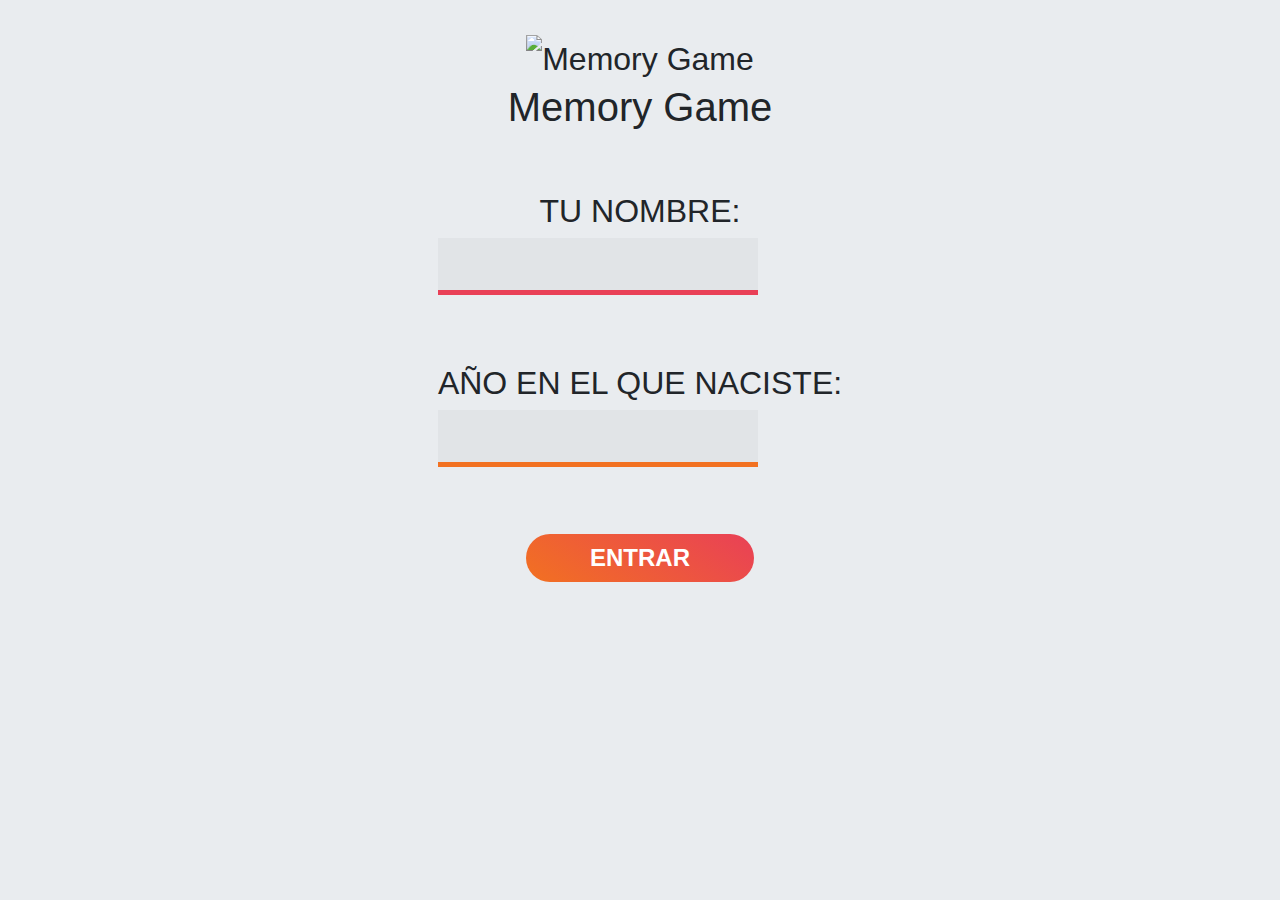
==== index.html @ 4ce09fbe "Prueba" ====
<!DOCTYPE html>
<html lang="es">
  <head>
    <meta charset="UTF-8" />
    <meta name="viewport" content="width=device-width, initial-scale=1.0, shrink-to-fit=no" />
    <meta http-equiv="X-UA-Compatible" content="ie=edge"/>
    <title>Memory Game</title>
    <link rel="shortcut icon" href="https://img.icons8.com/color/48/000000/mario.png" type="image/x-icon">

    <link rel="stylesheet" href="https://stackpath.bootstrapcdn.com/bootstrap/4.3.1/css/bootstrap.min.css" integrity="sha384-ggOyR0iXCbMQv3Xipma34MD+dH/1fQ784/j6cY/iJTQUOhcWr7x9JvoRxT2MZw1T" crossorigin="anonymous"/>
    
    <link rel="stylesheet" href="css/main.css">
  </head>

  <body class="cambio">
    <div class="container">
        <div class="row">
            <div class="col-12">
              <div class="text-center">
                <div class="espacio">
                  <img src="https://img.icons8.com/color/48/000000/mario.png" alt="Memory Game">
                  <h1><p class="jumbotron-heading mb-2">Memory Game</p></h1>
                </div>

                <div class="flex">
                  <div id="bienvenida" class="mensaje"></div>
                  <form id="formulario">
                    <label> Tu nombre: <input type="text" id="nombre" value="" /> </label>
                    
                    <label>
                      Año en el que naciste: <input type="text" id="fecha" value="" maxlength="4" />
                    </label>

                    <button id="boton" type="submit">Entrar</button>
                  </form>
                </div>
              </div>
            </div>
        </div>
    </div>
    
    <script src="https://code.jquery.com/jquery-3.3.1.slim.min.js" integrity="sha384-q8i/X+965DzO0rT7abK41JStQIAqVgRVzpbzo5smXKp4YfRvH+8abtTE1Pi6jizo" crossorigin="anonymous"></script>
    <script src="https://cdnjs.cloudflare.com/ajax/libs/popper.js/1.14.7/umd/popper.min.js" integrity="sha384-UO2eT0CpHqdSJQ6hJty5KVphtPhzWj9WO1clHTMGa3JDZwrnQq4sF86dIHNDz0W1" crossorigin="anonymous"></script>
    <script src="https://stackpath.bootstrapcdn.com/bootstrap/4.3.1/js/bootstrap.min.js" integrity="sha384-JjSmVgyd0p3pXB1rRibZUAYoIIy6OrQ6VrjIEaFf/nJGzIxFDsf4x0xIM+B07jRM" crossorigin="anonymous"></script>
    
    <script src="js/inicio.js"></script>
  </body>
</html>
---- css/main.css ----
:root {
  --bg: #e9ecef;
  --font: "Archivo", sans-serif;
  --font-display: "Archivo Narrow", sans-serif;
  --hotpink: #e94057;
  --orange: #f27121;
  --gradient: linear-gradient(35deg, var(--orange), var(--hotpink));
  --grande: 300;
}
*{
  box-sizing: border-box;
}
body {
  margin: auto;
  min-height: 100vh;
  background: var(--bg);
  font-family: var(--font);
  font-size: 2rem;
  display: flex;
  flex-direction: column;
  position: relative;
}
/* //////////////////////////// Iniciar Mensaje ////////////////////////// */
.espacio {
  padding: 2rem 2rem 3rem;
}
.jumbotron-heading {
  font-weight: var(--grande);
}

.cambia {
  background-color: #45B587 !important;
  transition: .3s cubic-bezier(.37,.61,.12,.95),color 1ms;
}

  .flex {
    display: flex;
    flex-direction: column;
    justify-content: center;
    align-items: center;
  }
  label {
    display: block;
    margin-bottom: 4rem;
    text-transform: uppercase;
  }
  input {
    display: block;
    min-width: 20rem;
    margin-top: 0.2rem;
    background: rgba(0, 0, 0, 0.03);
    padding: 0.5rem 0.1rem;
    border: 0;
    border-bottom: 5px solid var(--hotpink);
    font-size: 1.5rem;
    color: var(--hotpink);
  }
  input:focus {
    outline: 0;
    background: rgba(0, 0, 0, 0.06);
  }
  label:nth-of-type(even) input {
    border-bottom-color: var(--orange);
    color: var(--orange);
  }
  button {
    cursor: pointer;
    border: 0;
    background-image: var(--gradient);
    padding: 0.75rem 4rem;
    border-radius: 5rem;
    color: white;
    font-weight: 600;
    text-transform: uppercase;
    font-size: 1.5rem;
    line-height: 1;
    transition: 0.3s;
  }
  button:hover,
  button:focus {
    opacity: 0.9;
    outline: 0;
  }
  .mensaje {
    background-image: var(--gradient);
    margin-bottom: 2rem;
    color: white;
    padding: 1rem 3rem;
    border-radius: 10px;
    font-size: 1.5rem;
  }
  .mensaje:empty {
    display: none;
  }
  .mensaje p {
    margin: 1em 0;
  }
/* ////////////////////////// End mensaje //////////////////////////// */
.bienvenida {
  display: none;
  position: absolute;
  top: 0;
  bottom: 0;
  left: 0;
  right: 0;
  background: white;
  flex-direction: column;
  align-items: center;
  justify-content: center;
  text-align: center;
  z-index: 1;
}
.bienvenida.visible{
  display: flex;
}
.bienvenida h1 {
  font-family: var(--font-display);
  text-transform: uppercase;
  font-size: 5rem;
  margin-top: 0;
}
.bienvenida-botones {
  display: flex;
}
.bienvenida button {
  padding: 1rem 3rem;
  margin: 0 1rem;
  min-width: 20rem;
}
.cabecera {
  padding: 0.5rem 2rem;
  background: white;
  box-shadow: 1px 1px 5px rgba(0, 0, 0, 0.05);
  display: flex;
  justify-content: space-between;
  align-items: baseline;
}
.cabecera-titulo {
  font-family: var(--font-display);
  font-weight: 600;
  font-size: 0.8rem;
  text-transform: uppercase;
  line-height: 1;
  margin: 0;
  color: rgba(0, 0, 0, 0.4);
}
.cabecera-num {
  font-family: var(--font-display);
  color: var(--hotpink);
  font-weight: 400;
  font-size: 3.5rem;
  line-height: 0.9;
}
.contadores {
  display: flex;
}
.contador-item {
  margin-right: 2rem;
}
main {
  flex-grow: 1;
  display: flex;
  justify-content: center;
  position: relative;
}
.mesa {
  display: flex;
  flex-wrap: wrap;
  align-items: center;
  align-content: center;
  max-width: 56rem;
  margin: auto;
}
.tarjeta {
  width: 6rem;
  height: 6rem;
  margin: 0.5rem;
  border-radius: 0.3em;
  background-image: var(--gradient);
  box-shadow: 1px 1px 3px rgba(0, 0, 0, 0.25), 4px 4px 10px rgba(0, 0, 0, 0.2);
  position: relative;
  transition: 0.3s;
  cursor: pointer;
  backface-visibility: hidden;
  transform-style: preserve-3d;
}
.tarjeta__contenido {
  position: absolute;
  left: 0;
  right: 0;
  top: 0;
  bottom: 0;
  transform: rotateY(-180deg);
  backface-visibility: hidden;
  background-color: white;
  box-shadow: 1px 1px 3px rgba(0, 0, 0, 0.25), 4px 4px 10px rgba(0, 0, 0, 0.2);
  border-radius: 0.3em;
  display: flex;
  justify-content: center;
  align-items: center;
  font-size: 2.5rem;
  padding-top: 0.4rem;
}
.tarjeta__contenido::selection {
  background: transparent;
}
.tarjeta.descubierta {
  transform: rotateY(-180deg);
}
@keyframes error {
  10%,
  90% {
    transform: rotateY(-180deg) translateX(-1px);
  }
  20%,
  80% {
    transform: rotateY(-180deg) translateX(2px);
  }
  30%,
  50%,
  70% {
    transform: rotateY(-180deg) translateX(-4px);
  }
  40%,
  60% {
    transform: rotateY(-180deg) translateX(4px);
  }
}
@keyframes acierto {
  from {
    transform: rotateY(-180deg) scale3d(1, 1, 1);
    opacity: 1;
  }
  25% {
    transform: rotateY(-180deg) scale3d(1.1, 1.1, 1.1);
    opacity: 1;
  }
  to {
    transform: rotateY(-180deg) scale3d(1, 1, 1);
    opacity: 0;
  }
}
.acertada {
  pointer-events: none;
}
.acertada .tarjeta__contenido {
  animation: acierto 1.3s ease-in-out forwards;
}
.error {
  animation: error 0.82s cubic-bezier(0.36, 0.07, 0.19, 0.97) both;
}
.sube-nivel,
.game-over,
.end-game {
  display: none;
  position: absolute;
  top: 0;
  bottom: 0;
  left: 0;
  right: 0;
  background-image: var(--gradient);
}
.sube-nivel.visible,
.game-over.visible,
.end-game.visible{
  display: flex;
}
.modal {
  background: white;
  padding: 3rem 3rem 1rem;
  margin: auto;
  text-align: center;
  display: flex;
  flex-direction: column;
  align-items: center;
  justify-content: space-between;
  border-radius: 10px;
  box-shadow: 1px 1px 3px rgba(0, 0, 0, 0.25), 4px 4px 10px rgba(0, 0, 0, 0.2);
}
.modal h2 {
  color: var(--orange);
  font-family: var(--font-display);
  margin: 0;
}
.modal p {
  font-size: 1.5rem;
}
.modal button {
  margin: 3rem 0;
}
button {
  cursor: pointer;
  border: 0;
  background-image: var(--gradient);
  padding: 0.75rem 4rem;
  border-radius: 5rem;
  color: white;
  font-family: var(--font-display);
  font-weight: 600;
  text-transform: uppercase;
  font-size: 1.5rem;
  line-height: 1;
  transition: 0.3s;
}
button:hover,
button:focus {
  opacity: 0.9;
  outline: 0;
}
.modal .reiniciar {
  color: var(--hotpink);
  background: transparent;
  border: 0;
  text-transform: capitalize;
  font-family: var(--font);
  font-size: 1rem;
  margin: 0;
}
.sonido{
  display: none;
}
.cronometro-oculto{
  display: none;
}
.control-nivel{
  position: absolute;
  font-size: .8rem;
  top: 2.9rem;
  right: .5rem;
  padding: 0;
  width: 1.1rem;
  height: 1.1rem;
  line-height: .68rem;
  display: flex;
  justify-content: center;
  background: var(--hotpink);
}
.control-oculto{
  display: none;
}
.selecciona-nivel{
  background-color: var(--hotpink);
  position: fixed;
  width: 250px;
  right: 0;
  top: 0;
  bottom: 0;
  transform: translateX(250px);
  transition: transform .3s;
  padding: 1rem 2rem;
}

.selecciona-nivel.visible{
  transform: translateX(0);
}
.selecciona-nivel button{
  background: transparent;
  padding: 0;
}
.selecciona-nivel ul{
  list-style: none;
  padding-left: 0;
}
.selecciona-nivel li{
  margin-bottom: 1rem;
  text-align: center;
}
.cierra-niveles{
  position: absolute;
  top: 0.5rem;
  right: 1rem;
  font-size: 2rem;
  font-family: sans-serif;
  font-weight: 300;
}
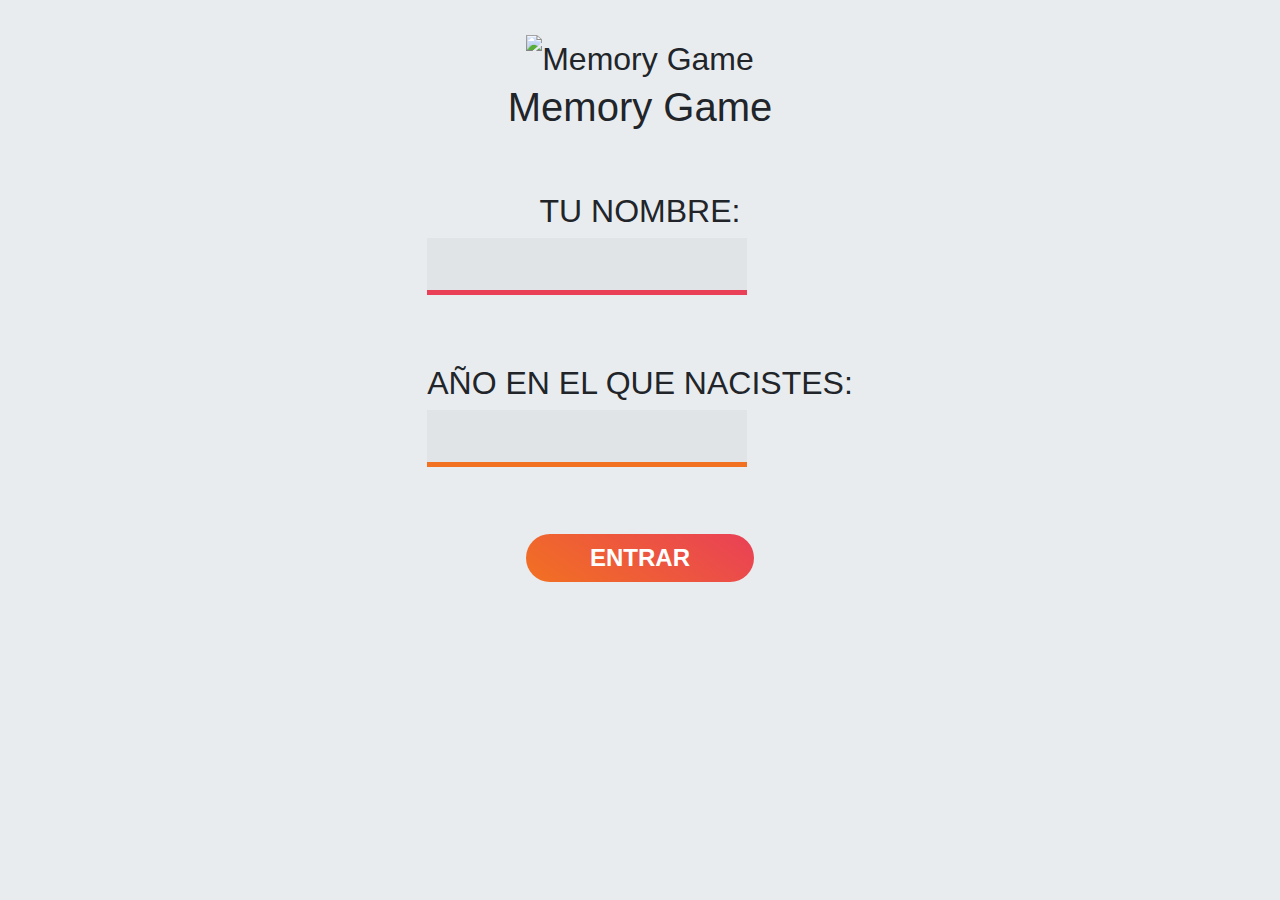
==== commit 5fefa305: "Juego Completo de Curso" ====
--- a/index.html
+++ b/index.html
@@ -1,48 +1,52 @@
 <!DOCTYPE html>
 <html lang="es">
-  <head>
+
+<head>
     <meta charset="UTF-8" />
     <meta name="viewport" content="width=device-width, initial-scale=1.0, shrink-to-fit=no" />
-    <meta http-equiv="X-UA-Compatible" content="ie=edge"/>
+    <meta http-equiv="X-UA-Compatible" content="ie=edge" />
     <title>Memory Game</title>
     <link rel="shortcut icon" href="https://img.icons8.com/color/48/000000/mario.png" type="image/x-icon">
 
-    <link rel="stylesheet" href="https://stackpath.bootstrapcdn.com/bootstrap/4.3.1/css/bootstrap.min.css" integrity="sha384-ggOyR0iXCbMQv3Xipma34MD+dH/1fQ784/j6cY/iJTQUOhcWr7x9JvoRxT2MZw1T" crossorigin="anonymous"/>
-    
+    <link rel="stylesheet" href="https://stackpath.bootstrapcdn.com/bootstrap/4.3.1/css/bootstrap.min.css" integrity="sha384-ggOyR0iXCbMQv3Xipma34MD+dH/1fQ784/j6cY/iJTQUOhcWr7x9JvoRxT2MZw1T" crossorigin="anonymous" />
+
     <link rel="stylesheet" href="css/main.css">
-  </head>
+</head>
 
-  <body class="cambio">
+<body class="cambio">
     <div class="container">
         <div class="row">
             <div class="col-12">
-              <div class="text-center">
-                <div class="espacio">
-                  <img src="https://img.icons8.com/color/48/000000/mario.png" alt="Memory Game">
-                  <h1><p class="jumbotron-heading mb-2">Memory Game</p></h1>
+                <div class="text-center">
+                    <div class="espacio">
+                        <img src="https://img.icons8.com/color/48/000000/mario.png" alt="Memory Game">
+                        <h1>
+                            <p class="jumbotron-heading mb-2">Memory Game</p>
+                        </h1>
+                    </div>
+
+                    <div class="flex">
+                        <div id="bienvenida" class="mensaje"></div>
+                        <form id="formulario">
+                            <label> Tu nombre: <input type="text" id="nombre" value="" /> </label>
+
+                            <label>
+                Año en el que nacistes: <input type="text" id="fecha" value="" maxlength="4" />
+              </label>
+
+                            <button id="boton" type="submit">Entrar</button>
+                        </form>
+                    </div>
                 </div>
-
-                <div class="flex">
-                  <div id="bienvenida" class="mensaje"></div>
-                  <form id="formulario">
-                    <label> Tu nombre: <input type="text" id="nombre" value="" /> </label>
-                    
-                    <label>
-                      Año en el que naciste: <input type="text" id="fecha" value="" maxlength="4" />
-                    </label>
-
-                    <button id="boton" type="submit">Entrar</button>
-                  </form>
-                </div>
-              </div>
             </div>
         </div>
     </div>
-    
+
     <script src="https://code.jquery.com/jquery-3.3.1.slim.min.js" integrity="sha384-q8i/X+965DzO0rT7abK41JStQIAqVgRVzpbzo5smXKp4YfRvH+8abtTE1Pi6jizo" crossorigin="anonymous"></script>
     <script src="https://cdnjs.cloudflare.com/ajax/libs/popper.js/1.14.7/umd/popper.min.js" integrity="sha384-UO2eT0CpHqdSJQ6hJty5KVphtPhzWj9WO1clHTMGa3JDZwrnQq4sF86dIHNDz0W1" crossorigin="anonymous"></script>
     <script src="https://stackpath.bootstrapcdn.com/bootstrap/4.3.1/js/bootstrap.min.js" integrity="sha384-JjSmVgyd0p3pXB1rRibZUAYoIIy6OrQ6VrjIEaFf/nJGzIxFDsf4x0xIM+B07jRM" crossorigin="anonymous"></script>
-    
+
     <script src="js/inicio.js"></script>
-  </body>
+</body>
+
 </html>--- a/css/main.css
+++ b/css/main.css
@@ -1,50 +1,60 @@
 :root {
-  --bg: #e9ecef;
-  --font: "Archivo", sans-serif;
-  --font-display: "Archivo Narrow", sans-serif;
-  --hotpink: #e94057;
-  --orange: #f27121;
-  --gradient: linear-gradient(35deg, var(--orange), var(--hotpink));
-  --grande: 300;
-}
-*{
-  box-sizing: border-box;
-}
+    --bg: #e9ecef;
+    /* --font: "Archivo", sans-serif;
+  --font-display: "Archivo Narrow", sans-serif; */
+    --font: 'Quicksand', sans-serif;
+    --font-display: 'Quicksand', sans-serif;
+    --hotpink: #e94057;
+    --orange: #f27121;
+    --gradient: linear-gradient(35deg, var(--orange), var(--hotpink));
+    --grande: 300;
+}
+
+* {
+    box-sizing: border-box;
+}
+
 body {
-  margin: auto;
-  min-height: 100vh;
-  background: var(--bg);
-  font-family: var(--font);
-  font-size: 2rem;
-  display: flex;
-  flex-direction: column;
-  position: relative;
-}
+    margin: auto;
+    min-height: 100vh;
+    background: var(--bg);
+    font-family: var(--font);
+    font-size: 2rem;
+    display: flex;
+    flex-direction: column;
+    position: relative;
+}
+
+
 /* //////////////////////////// Iniciar Mensaje ////////////////////////// */
+
 .espacio {
-  padding: 2rem 2rem 3rem;
-}
+    padding: 2rem 2rem 3rem;
+}
+
 .jumbotron-heading {
-  font-weight: var(--grande);
+    font-weight: var(--grande);
 }
 
 .cambia {
-  background-color: #45B587 !important;
-  transition: .3s cubic-bezier(.37,.61,.12,.95),color 1ms;
-}
-
-  .flex {
+    background-color: #45B587 !important;
+    transition: .3s cubic-bezier(.37, .61, .12, .95), color 1ms;
+}
+
+.flex {
     display: flex;
     flex-direction: column;
     justify-content: center;
     align-items: center;
-  }
-  label {
+}
+
+label {
     display: block;
     margin-bottom: 4rem;
     text-transform: uppercase;
-  }
-  input {
+}
+
+input {
     display: block;
     min-width: 20rem;
     margin-top: 0.2rem;
@@ -54,16 +64,19 @@
     border-bottom: 5px solid var(--hotpink);
     font-size: 1.5rem;
     color: var(--hotpink);
-  }
-  input:focus {
+}
+
+input:focus {
     outline: 0;
     background: rgba(0, 0, 0, 0.06);
-  }
-  label:nth-of-type(even) input {
+}
+
+label:nth-of-type(even) input {
     border-bottom-color: var(--orange);
     color: var(--orange);
-  }
-  button {
+}
+
+button {
     cursor: pointer;
     border: 0;
     background-image: var(--gradient);
@@ -75,301 +88,346 @@
     font-size: 1.5rem;
     line-height: 1;
     transition: 0.3s;
-  }
-  button:hover,
-  button:focus {
+}
+
+button:hover,
+button:focus {
     opacity: 0.9;
     outline: 0;
-  }
-  .mensaje {
+}
+
+.mensaje {
     background-image: var(--gradient);
     margin-bottom: 2rem;
     color: white;
     padding: 1rem 3rem;
     border-radius: 10px;
     font-size: 1.5rem;
-  }
-  .mensaje:empty {
-    display: none;
-  }
-  .mensaje p {
+}
+
+.mensaje:empty {
+    display: none;
+}
+
+.mensaje p {
     margin: 1em 0;
-  }
+}
+
+
 /* ////////////////////////// End mensaje //////////////////////////// */
+
 .bienvenida {
-  display: none;
-  position: absolute;
-  top: 0;
-  bottom: 0;
-  left: 0;
-  right: 0;
-  background: white;
-  flex-direction: column;
-  align-items: center;
-  justify-content: center;
-  text-align: center;
-  z-index: 1;
-}
-.bienvenida.visible{
-  display: flex;
-}
+    display: none;
+    position: absolute;
+    top: 0;
+    bottom: 0;
+    left: 0;
+    right: 0;
+    background: white;
+    flex-direction: column;
+    align-items: center;
+    justify-content: center;
+    text-align: center;
+    z-index: 1;
+}
+
+.bienvenida.visible {
+    display: flex;
+}
+
 .bienvenida h1 {
-  font-family: var(--font-display);
-  text-transform: uppercase;
-  font-size: 5rem;
-  margin-top: 0;
-}
+    font-family: var(--font-display);
+    text-transform: uppercase;
+    font-size: 5rem;
+    margin-top: 0;
+}
+
 .bienvenida-botones {
-  display: flex;
-}
+    display: flex;
+}
+
 .bienvenida button {
-  padding: 1rem 3rem;
-  margin: 0 1rem;
-  min-width: 20rem;
-}
+    padding: 1rem 3rem;
+    margin: 0 1rem;
+    min-width: 20rem;
+}
+
 .cabecera {
-  padding: 0.5rem 2rem;
-  background: white;
-  box-shadow: 1px 1px 5px rgba(0, 0, 0, 0.05);
-  display: flex;
-  justify-content: space-between;
-  align-items: baseline;
-}
+    padding: 0.5rem 2rem;
+    background: white;
+    box-shadow: 1px 1px 5px rgba(0, 0, 0, 0.05);
+    display: flex;
+    justify-content: space-between;
+    align-items: baseline;
+}
+
 .cabecera-titulo {
-  font-family: var(--font-display);
-  font-weight: 600;
-  font-size: 0.8rem;
-  text-transform: uppercase;
-  line-height: 1;
-  margin: 0;
-  color: rgba(0, 0, 0, 0.4);
-}
+    font-family: var(--font-display);
+    font-weight: 600;
+    font-size: 0.8rem;
+    text-transform: uppercase;
+    line-height: 1;
+    margin: 0;
+    color: rgba(0, 0, 0, 0.4);
+}
+
 .cabecera-num {
-  font-family: var(--font-display);
-  color: var(--hotpink);
-  font-weight: 400;
-  font-size: 3.5rem;
-  line-height: 0.9;
-}
+    font-family: var(--font-display);
+    color: var(--hotpink);
+    font-weight: 400;
+    font-size: 3.5rem;
+    line-height: 0.9;
+}
+
 .contadores {
-  display: flex;
-}
+    display: flex;
+}
+
 .contador-item {
-  margin-right: 2rem;
-}
+    margin-right: 2rem;
+}
+
 main {
-  flex-grow: 1;
-  display: flex;
-  justify-content: center;
-  position: relative;
-}
+    flex-grow: 1;
+    display: flex;
+    justify-content: center;
+    position: relative;
+}
+
 .mesa {
-  display: flex;
-  flex-wrap: wrap;
-  align-items: center;
-  align-content: center;
-  max-width: 56rem;
-  margin: auto;
-}
+    display: flex;
+    flex-wrap: wrap;
+    align-items: center;
+    align-content: center;
+    max-width: 56rem;
+    margin: auto;
+}
+
 .tarjeta {
-  width: 6rem;
-  height: 6rem;
-  margin: 0.5rem;
-  border-radius: 0.3em;
-  background-image: var(--gradient);
-  box-shadow: 1px 1px 3px rgba(0, 0, 0, 0.25), 4px 4px 10px rgba(0, 0, 0, 0.2);
-  position: relative;
-  transition: 0.3s;
-  cursor: pointer;
-  backface-visibility: hidden;
-  transform-style: preserve-3d;
-}
+    width: 6rem;
+    height: 6rem;
+    margin: 0.5rem;
+    border-radius: 0.3em;
+    background-image: var(--gradient);
+    box-shadow: 1px 1px 3px rgba(0, 0, 0, 0.25), 4px 4px 10px rgba(0, 0, 0, 0.2);
+    position: relative;
+    transition: 0.3s;
+    cursor: pointer;
+    backface-visibility: hidden;
+    transform-style: preserve-3d;
+}
+
 .tarjeta__contenido {
-  position: absolute;
-  left: 0;
-  right: 0;
-  top: 0;
-  bottom: 0;
-  transform: rotateY(-180deg);
-  backface-visibility: hidden;
-  background-color: white;
-  box-shadow: 1px 1px 3px rgba(0, 0, 0, 0.25), 4px 4px 10px rgba(0, 0, 0, 0.2);
-  border-radius: 0.3em;
-  display: flex;
-  justify-content: center;
-  align-items: center;
-  font-size: 2.5rem;
-  padding-top: 0.4rem;
-}
+    position: absolute;
+    left: 0;
+    right: 0;
+    top: 0;
+    bottom: 0;
+    transform: rotateY(-180deg);
+    backface-visibility: hidden;
+    background-color: white;
+    box-shadow: 1px 1px 3px rgba(0, 0, 0, 0.25), 4px 4px 10px rgba(0, 0, 0, 0.2);
+    border-radius: 0.3em;
+    display: flex;
+    justify-content: center;
+    align-items: center;
+    font-size: 2.5rem;
+    padding-top: 0.4rem;
+}
+
 .tarjeta__contenido::selection {
-  background: transparent;
-}
+    background: transparent;
+}
+
 .tarjeta.descubierta {
-  transform: rotateY(-180deg);
-}
+    transform: rotateY(-180deg);
+}
+
 @keyframes error {
-  10%,
-  90% {
-    transform: rotateY(-180deg) translateX(-1px);
-  }
-  20%,
-  80% {
-    transform: rotateY(-180deg) translateX(2px);
-  }
-  30%,
-  50%,
-  70% {
-    transform: rotateY(-180deg) translateX(-4px);
-  }
-  40%,
-  60% {
-    transform: rotateY(-180deg) translateX(4px);
-  }
-}
+    10%,
+    90% {
+        transform: rotateY(-180deg) translateX(-1px);
+    }
+    20%,
+    80% {
+        transform: rotateY(-180deg) translateX(2px);
+    }
+    30%,
+    50%,
+    70% {
+        transform: rotateY(-180deg) translateX(-4px);
+    }
+    40%,
+    60% {
+        transform: rotateY(-180deg) translateX(4px);
+    }
+}
+
 @keyframes acierto {
-  from {
-    transform: rotateY(-180deg) scale3d(1, 1, 1);
-    opacity: 1;
-  }
-  25% {
-    transform: rotateY(-180deg) scale3d(1.1, 1.1, 1.1);
-    opacity: 1;
-  }
-  to {
-    transform: rotateY(-180deg) scale3d(1, 1, 1);
-    opacity: 0;
-  }
-}
+    from {
+        transform: rotateY(-180deg) scale3d(1, 1, 1);
+        opacity: 1;
+    }
+    25% {
+        transform: rotateY(-180deg) scale3d(1.1, 1.1, 1.1);
+        opacity: 1;
+    }
+    to {
+        transform: rotateY(-180deg) scale3d(1, 1, 1);
+        opacity: 0;
+    }
+}
+
 .acertada {
-  pointer-events: none;
-}
+    pointer-events: none;
+}
+
 .acertada .tarjeta__contenido {
-  animation: acierto 1.3s ease-in-out forwards;
-}
+    animation: acierto 1.3s ease-in-out forwards;
+}
+
 .error {
-  animation: error 0.82s cubic-bezier(0.36, 0.07, 0.19, 0.97) both;
-}
+    animation: error 0.82s cubic-bezier(0.36, 0.07, 0.19, 0.97) both;
+}
+
 .sube-nivel,
 .game-over,
 .end-game {
-  display: none;
-  position: absolute;
-  top: 0;
-  bottom: 0;
-  left: 0;
-  right: 0;
-  background-image: var(--gradient);
-}
+    display: none;
+    position: absolute;
+    top: 0;
+    bottom: 0;
+    left: 0;
+    right: 0;
+    background-image: var(--gradient);
+}
+
 .sube-nivel.visible,
 .game-over.visible,
-.end-game.visible{
-  display: flex;
-}
+.end-game.visible {
+    display: flex;
+}
+
 .modal {
-  background: white;
-  padding: 3rem 3rem 1rem;
-  margin: auto;
-  text-align: center;
-  display: flex;
-  flex-direction: column;
-  align-items: center;
-  justify-content: space-between;
-  border-radius: 10px;
-  box-shadow: 1px 1px 3px rgba(0, 0, 0, 0.25), 4px 4px 10px rgba(0, 0, 0, 0.2);
-}
+    background: white;
+    padding: 3rem 3rem 1rem;
+    margin: auto;
+    text-align: center;
+    display: flex;
+    flex-direction: column;
+    align-items: center;
+    justify-content: space-between;
+    border-radius: 10px;
+    box-shadow: 1px 1px 3px rgba(0, 0, 0, 0.25), 4px 4px 10px rgba(0, 0, 0, 0.2);
+}
+
 .modal h2 {
-  color: var(--orange);
-  font-family: var(--font-display);
-  margin: 0;
-}
+    color: var(--orange);
+    font-family: var(--font-display);
+    margin: 0;
+}
+
 .modal p {
-  font-size: 1.5rem;
-}
+    font-size: 1.5rem;
+}
+
 .modal button {
-  margin: 3rem 0;
-}
+    margin: 3rem 0;
+}
+
 button {
-  cursor: pointer;
-  border: 0;
-  background-image: var(--gradient);
-  padding: 0.75rem 4rem;
-  border-radius: 5rem;
-  color: white;
-  font-family: var(--font-display);
-  font-weight: 600;
-  text-transform: uppercase;
-  font-size: 1.5rem;
-  line-height: 1;
-  transition: 0.3s;
-}
+    cursor: pointer;
+    border: 0;
+    background-image: var(--gradient);
+    padding: 0.75rem 4rem;
+    border-radius: 5rem;
+    color: white;
+    font-family: var(--font-display);
+    font-weight: 600;
+    text-transform: uppercase;
+    font-size: 1.5rem;
+    line-height: 1;
+    transition: 0.3s;
+}
+
 button:hover,
 button:focus {
-  opacity: 0.9;
-  outline: 0;
-}
+    opacity: 0.9;
+    outline: 0;
+}
+
 .modal .reiniciar {
-  color: var(--hotpink);
-  background: transparent;
-  border: 0;
-  text-transform: capitalize;
-  font-family: var(--font);
-  font-size: 1rem;
-  margin: 0;
-}
-.sonido{
-  display: none;
-}
-.cronometro-oculto{
-  display: none;
-}
-.control-nivel{
-  position: absolute;
-  font-size: .8rem;
-  top: 2.9rem;
-  right: .5rem;
-  padding: 0;
-  width: 1.1rem;
-  height: 1.1rem;
-  line-height: .68rem;
-  display: flex;
-  justify-content: center;
-  background: var(--hotpink);
-}
-.control-oculto{
-  display: none;
-}
-.selecciona-nivel{
-  background-color: var(--hotpink);
-  position: fixed;
-  width: 250px;
-  right: 0;
-  top: 0;
-  bottom: 0;
-  transform: translateX(250px);
-  transition: transform .3s;
-  padding: 1rem 2rem;
-}
-
-.selecciona-nivel.visible{
-  transform: translateX(0);
-}
-.selecciona-nivel button{
-  background: transparent;
-  padding: 0;
-}
-.selecciona-nivel ul{
-  list-style: none;
-  padding-left: 0;
-}
-.selecciona-nivel li{
-  margin-bottom: 1rem;
-  text-align: center;
-}
-.cierra-niveles{
-  position: absolute;
-  top: 0.5rem;
-  right: 1rem;
-  font-size: 2rem;
-  font-family: sans-serif;
-  font-weight: 300;
+    color: var(--hotpink);
+    background: transparent;
+    border: 0;
+    text-transform: capitalize;
+    font-family: var(--font);
+    font-size: 1rem;
+    margin: 0;
+}
+
+.sonido {
+    display: none;
+}
+
+.cronometro-oculto {
+    display: none;
+}
+
+.control-nivel {
+    position: absolute;
+    font-size: .8rem;
+    top: 2.9rem;
+    right: .5rem;
+    padding: 0;
+    width: 1.1rem;
+    height: 1.1rem;
+    line-height: .68rem;
+    display: flex;
+    justify-content: center;
+    background: var(--hotpink);
+}
+
+.control-oculto {
+    display: none;
+}
+
+.selecciona-nivel {
+    background-color: var(--hotpink);
+    position: fixed;
+    width: 250px;
+    right: 0;
+    top: 0;
+    bottom: 0;
+    transform: translateX(250px);
+    transition: transform .3s;
+    padding: 1rem 2rem;
+}
+
+.selecciona-nivel.visible {
+    transform: translateX(0);
+}
+
+.selecciona-nivel button {
+    background: transparent;
+    padding: 0;
+}
+
+.selecciona-nivel ul {
+    list-style: none;
+    padding-left: 0;
+}
+
+.selecciona-nivel li {
+    margin-bottom: 1rem;
+    text-align: center;
+}
+
+.cierra-niveles {
+    position: absolute;
+    top: 0.5rem;
+    right: 1rem;
+    font-size: 2rem;
+    font-family: sans-serif;
+    font-weight: 300;
 }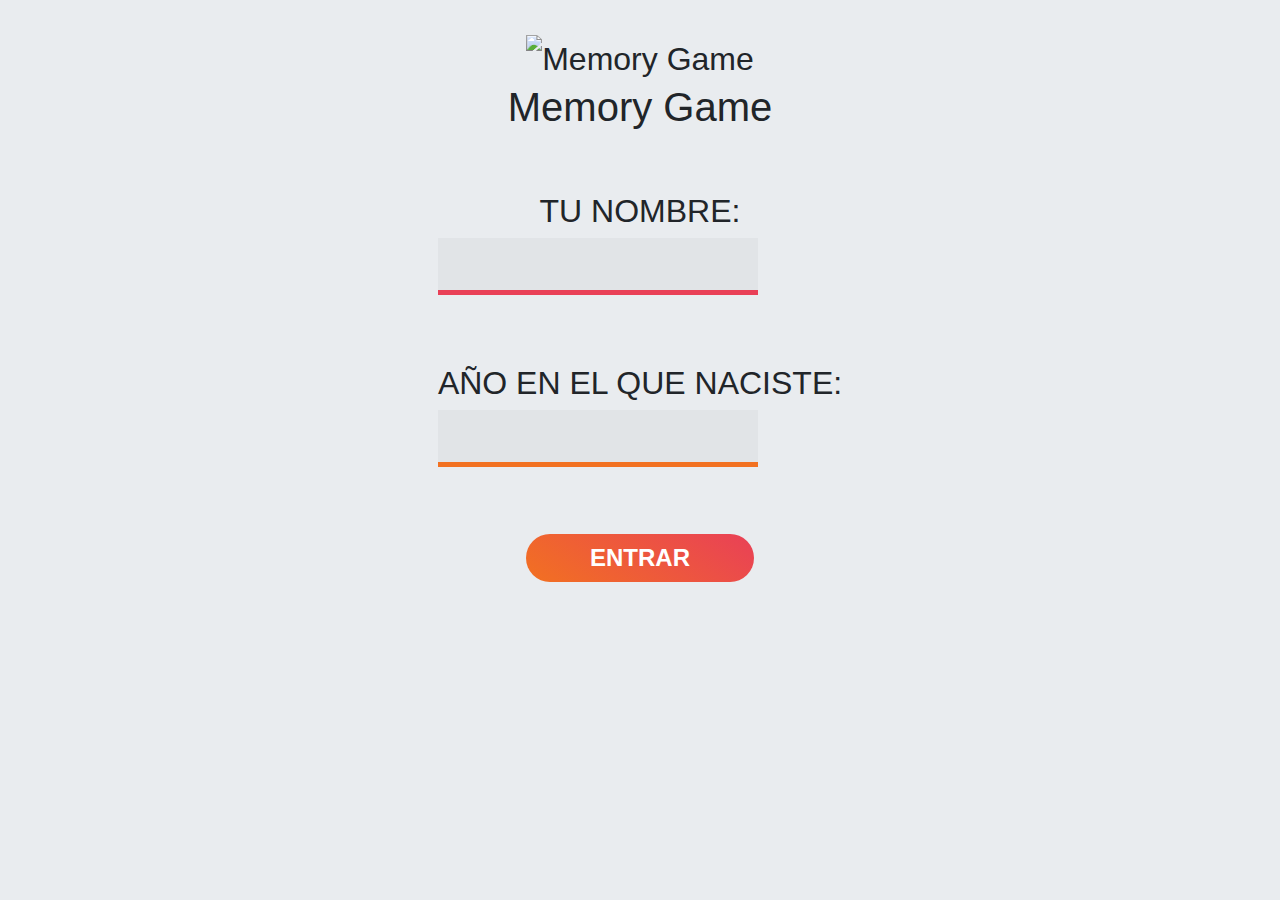
==== commit 819b63b5: "En master" ====
--- a/index.html
+++ b/index.html
@@ -8,7 +8,8 @@
     <title>Memory Game</title>
     <link rel="shortcut icon" href="https://img.icons8.com/color/48/000000/mario.png" type="image/x-icon">
 
-    <link rel="stylesheet" href="https://stackpath.bootstrapcdn.com/bootstrap/4.3.1/css/bootstrap.min.css" integrity="sha384-ggOyR0iXCbMQv3Xipma34MD+dH/1fQ784/j6cY/iJTQUOhcWr7x9JvoRxT2MZw1T" crossorigin="anonymous" />
+    <link rel="stylesheet" href="https://stackpath.bootstrapcdn.com/bootstrap/4.3.1/css/bootstrap.min.css"
+        integrity="sha384-ggOyR0iXCbMQv3Xipma34MD+dH/1fQ784/j6cY/iJTQUOhcWr7x9JvoRxT2MZw1T" crossorigin="anonymous" />
 
     <link rel="stylesheet" href="css/main.css">
 </head>
@@ -31,8 +32,8 @@
                             <label> Tu nombre: <input type="text" id="nombre" value="" /> </label>
 
                             <label>
-                Año en el que nacistes: <input type="text" id="fecha" value="" maxlength="4" />
-              </label>
+                                Año en el que naciste: <input type="text" id="fecha" value="" maxlength="4" />
+                            </label>
 
                             <button id="boton" type="submit">Entrar</button>
                         </form>
@@ -42,10 +43,17 @@
         </div>
     </div>
 
-    <script src="https://code.jquery.com/jquery-3.3.1.slim.min.js" integrity="sha384-q8i/X+965DzO0rT7abK41JStQIAqVgRVzpbzo5smXKp4YfRvH+8abtTE1Pi6jizo" crossorigin="anonymous"></script>
-    <script src="https://cdnjs.cloudflare.com/ajax/libs/popper.js/1.14.7/umd/popper.min.js" integrity="sha384-UO2eT0CpHqdSJQ6hJty5KVphtPhzWj9WO1clHTMGa3JDZwrnQq4sF86dIHNDz0W1" crossorigin="anonymous"></script>
-    <script src="https://stackpath.bootstrapcdn.com/bootstrap/4.3.1/js/bootstrap.min.js" integrity="sha384-JjSmVgyd0p3pXB1rRibZUAYoIIy6OrQ6VrjIEaFf/nJGzIxFDsf4x0xIM+B07jRM" crossorigin="anonymous"></script>
+    <script src="https://code.jquery.com/jquery-3.3.1.slim.min.js"
+        integrity="sha384-q8i/X+965DzO0rT7abK41JStQIAqVgRVzpbzo5smXKp4YfRvH+8abtTE1Pi6jizo"
+        crossorigin="anonymous"></script>
+    <script src="https://cdnjs.cloudflare.com/ajax/libs/popper.js/1.14.7/umd/popper.min.js"
+        integrity="sha384-UO2eT0CpHqdSJQ6hJty5KVphtPhzWj9WO1clHTMGa3JDZwrnQq4sF86dIHNDz0W1"
+        crossorigin="anonymous"></script>
+    <script src="https://stackpath.bootstrapcdn.com/bootstrap/4.3.1/js/bootstrap.min.js"
+        integrity="sha384-JjSmVgyd0p3pXB1rRibZUAYoIIy6OrQ6VrjIEaFf/nJGzIxFDsf4x0xIM+B07jRM"
+        crossorigin="anonymous"></script>
 
+    <script src="js/inicio.js"></script>
     <script src="js/inicio.js"></script>
 </body>
 
--- a/css/main.css
+++ b/css/main.css
@@ -1,9 +1,7 @@
 :root {
     --bg: #e9ecef;
-    /* --font: "Archivo", sans-serif;
-  --font-display: "Archivo Narrow", sans-serif; */
-    --font: 'Quicksand', sans-serif;
-    --font-display: 'Quicksand', sans-serif;
+    --font: "Archivo", sans-serif;
+    --font-display: "Archivo Narrow", sans-serif;
     --hotpink: #e94057;
     --orange: #f27121;
     --gradient: linear-gradient(35deg, var(--orange), var(--hotpink));
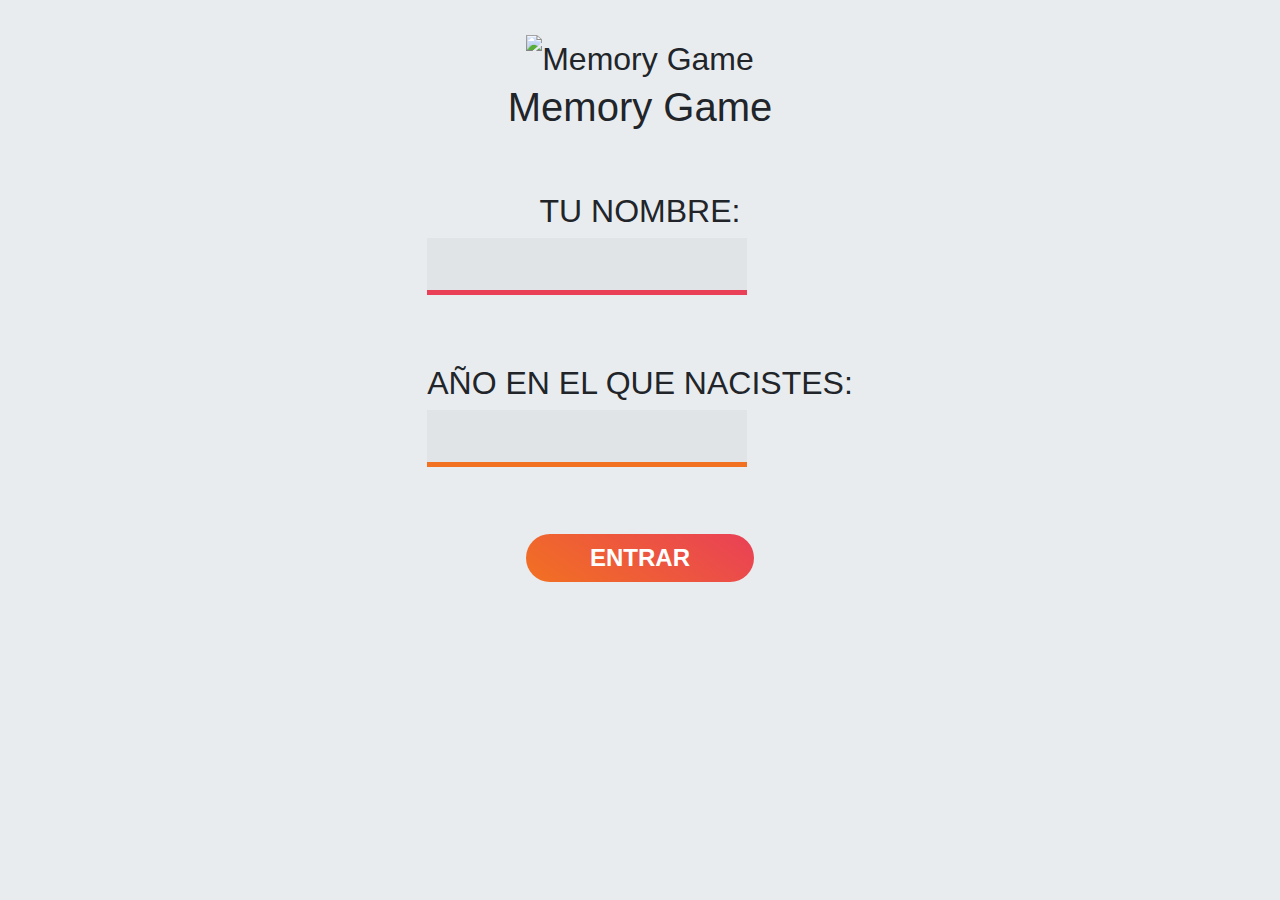
==== commit 7523e672: "Correcto" ====
--- a/index.html
+++ b/index.html
@@ -32,7 +32,7 @@
                             <label> Tu nombre: <input type="text" id="nombre" value="" /> </label>
 
                             <label>
-                                Año en el que naciste: <input type="text" id="fecha" value="" maxlength="4" />
+                                Año en el que nacistes: <input type="text" id="fecha" value="" maxlength="4" />
                             </label>
 
                             <button id="boton" type="submit">Entrar</button>
@@ -54,7 +54,6 @@
         crossorigin="anonymous"></script>
 
     <script src="js/inicio.js"></script>
-    <script src="js/inicio.js"></script>
 </body>
 
 </html>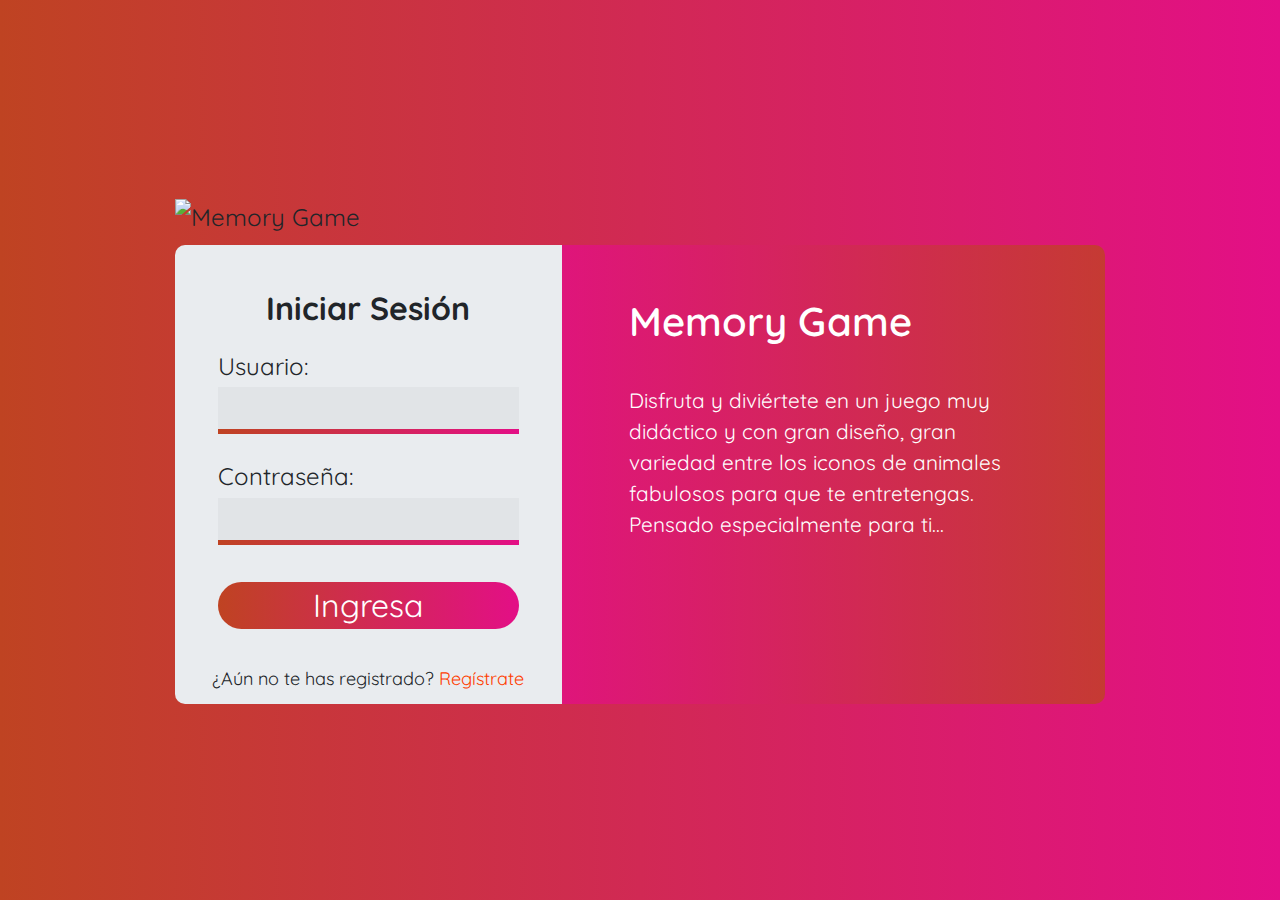
==== commit 94689f52: "Creacion de login y modal. Mas modal-game" ====
--- a/index.html
+++ b/index.html
@@ -7,52 +7,63 @@
     <meta http-equiv="X-UA-Compatible" content="ie=edge" />
     <title>Memory Game</title>
     <link rel="shortcut icon" href="https://img.icons8.com/color/48/000000/mario.png" type="image/x-icon">
-
-    <link rel="stylesheet" href="https://stackpath.bootstrapcdn.com/bootstrap/4.3.1/css/bootstrap.min.css"
-        integrity="sha384-ggOyR0iXCbMQv3Xipma34MD+dH/1fQ784/j6cY/iJTQUOhcWr7x9JvoRxT2MZw1T" crossorigin="anonymous" />
-
+    <!-- Bootstrap & Apis -->
+    <link rel="stylesheet" href="https://stackpath.bootstrapcdn.com/bootstrap/4.3.1/css/bootstrap.min.css" integrity="sha384-ggOyR0iXCbMQv3Xipma34MD+dH/1fQ784/j6cY/iJTQUOhcWr7x9JvoRxT2MZw1T" crossorigin="anonymous" />
+    <link href="https://fonts.googleapis.com/css?family=Quicksand&display=swap" rel="stylesheet">
+    <!-- Estilos -->
     <link rel="stylesheet" href="css/main.css">
 </head>
 
-<body class="cambio">
-    <div class="container">
-        <div class="row">
-            <div class="col-12">
-                <div class="text-center">
-                    <div class="espacio">
-                        <img src="https://img.icons8.com/color/48/000000/mario.png" alt="Memory Game">
-                        <h1>
-                            <p class="jumbotron-heading mb-2">Memory Game</p>
-                        </h1>
+<body>
+    <div id="login" class="back-main flex">
+        <div class="container back-main-container">
+            <div class="image-logo">
+                <img src="http://127.0.0.1:5500/images/memory-96.png" alt="Memory Game">
+            </div>
+            <div class="row m-0">
+                <div class="col-lg-5 user-register">
+                    <div class="sesion">
+                        <p class="text-center">Iniciar Sesión</p>
+                        <form id="form-user">
+                            <label> Usuario: <input type="text" id="user" value="" /> </label>
+
+                            <label> Contraseña: <input type="text" id="pass" value="" /> </label>
+
+                            <button id="boton" type="submit" data-toggle="modal" data-target="#modal-confirm">Ingresa</button>
+                        </form>
                     </div>
-
-                    <div class="flex">
-                        <div id="bienvenida" class="mensaje"></div>
-                        <form id="formulario">
-                            <label> Tu nombre: <input type="text" id="nombre" value="" /> </label>
-
-                            <label>
-                                Año en el que nacistes: <input type="text" id="fecha" value="" maxlength="4" />
-                            </label>
-
-                            <button id="boton" type="submit">Entrar</button>
-                        </form>
+                    <div class="text-center">
+                        <span class="footer-login">¿Aún no te has registrado?
+                            <a class="enlace" href="#">Regístrate</a>
+                        </span>
+                    </div>
+                </div>
+                <div class="col-lg-7 fondo-img">
+                    <div class="capa"></div>
+                    <div class="text-title">
+                        <!-- <div class="image-logo">
+                            <img src="http://127.0.0.1:5500/images/memory-96.png" alt="Memory Game">
+                        </div> -->
+                        <h1>Memory Game</h1>
+                        <p>Disfruta y diviértete en un juego muy didáctico y con gran diseño, gran variedad entre los iconos de animales fabulosos para que te entretengas. Pensado especialmente para ti...</p>
                     </div>
                 </div>
             </div>
         </div>
     </div>
 
-    <script src="https://code.jquery.com/jquery-3.3.1.slim.min.js"
-        integrity="sha384-q8i/X+965DzO0rT7abK41JStQIAqVgRVzpbzo5smXKp4YfRvH+8abtTE1Pi6jizo"
-        crossorigin="anonymous"></script>
-    <script src="https://cdnjs.cloudflare.com/ajax/libs/popper.js/1.14.7/umd/popper.min.js"
-        integrity="sha384-UO2eT0CpHqdSJQ6hJty5KVphtPhzWj9WO1clHTMGa3JDZwrnQq4sF86dIHNDz0W1"
-        crossorigin="anonymous"></script>
-    <script src="https://stackpath.bootstrapcdn.com/bootstrap/4.3.1/js/bootstrap.min.js"
-        integrity="sha384-JjSmVgyd0p3pXB1rRibZUAYoIIy6OrQ6VrjIEaFf/nJGzIxFDsf4x0xIM+B07jRM"
-        crossorigin="anonymous"></script>
+    <!-- Modals -->
+    <div class="modal modal-confirm fade" id="modal-confirm" tabindex="-1" role="dialog" aria-hidden="true">
+        <div class="modal-dialog">
+            <div id="bienvenida" class="mensaje"></div>
+        </div>
+    </div>
 
+    <!-- Bootstrap, Apis & Framework-->
+    <script src="https://code.jquery.com/jquery-3.3.1.slim.min.js" integrity="sha384-q8i/X+965DzO0rT7abK41JStQIAqVgRVzpbzo5smXKp4YfRvH+8abtTE1Pi6jizo" crossorigin="anonymous"></script>
+    <script src="https://cdnjs.cloudflare.com/ajax/libs/popper.js/1.14.7/umd/popper.min.js" integrity="sha384-UO2eT0CpHqdSJQ6hJty5KVphtPhzWj9WO1clHTMGa3JDZwrnQq4sF86dIHNDz0W1" crossorigin="anonymous"></script>
+    <script src="https://stackpath.bootstrapcdn.com/bootstrap/4.3.1/js/bootstrap.min.js" integrity="sha384-JjSmVgyd0p3pXB1rRibZUAYoIIy6OrQ6VrjIEaFf/nJGzIxFDsf4x0xIM+B07jRM" crossorigin="anonymous"></script>
+    <!-- Estilos -->
     <script src="js/inicio.js"></script>
 </body>
 
--- a/css/main.css
+++ b/css/main.css
@@ -1,118 +1,167 @@
 :root {
     --bg: #e9ecef;
-    --font: "Archivo", sans-serif;
-    --font-display: "Archivo Narrow", sans-serif;
+    --font: 'Quicksand', sans-serif;
+    --logo-orange: #FF3D00;
     --hotpink: #e94057;
     --orange: #f27121;
+    --redwine: #BF4322;
+    --pink: #E30F86;
     --gradient: linear-gradient(35deg, var(--orange), var(--hotpink));
+    --gradient-login: linear-gradient(90deg, var(--redwine), var(--pink));
+    --gradient-login-inv: linear-gradient(90deg, var(--pink), var(--redwine));
     --grande: 300;
 }
-
 * {
+    margin: 0;
+    padding: 0;
     box-sizing: border-box;
-}
-
+    text-decoration: none;
+}
+*:active, *:hover, *:focus{
+    text-decoration: none !important;
+    outline:0;
+}
 body {
     margin: auto;
     min-height: 100vh;
     background: var(--bg);
     font-family: var(--font);
-    font-size: 2rem;
+    font-size: 1.5rem;
     display: flex;
     flex-direction: column;
     position: relative;
 }
 
-
-/* //////////////////////////// Iniciar Mensaje ////////////////////////// */
-
-.espacio {
-    padding: 2rem 2rem 3rem;
-}
-
-.jumbotron-heading {
-    font-weight: var(--grande);
-}
-
-.cambia {
-    background-color: #45B587 !important;
-    transition: .3s cubic-bezier(.37, .61, .12, .95), color 1ms;
-}
-
+/* //////////////////////////// Inicio Login - Register ////////////////////////// */
+.back-main {
+    background: var(--gradient-login);
+    min-height: 100vh;
+}
+.back-main-container {
+    width: 961px;
+}
+.image-logo { 
+    display: block;
+    margin-bottom: 10px;
+}
+.image-logo img {
+    width: 86px;
+}
+.user-register {
+    background: var(--bg);
+    padding-bottom: 10px;
+    padding-top: 10px;
+    border-radius: 10px 0 0 10px;
+}
+.user-register p {
+    font-size: 2rem;
+    font-weight: bold;
+}
+.sesion {
+    padding: 8%;
+}
+.footer-login {
+    font-size: 1.13rem;
+}
 .flex {
     display: flex;
     flex-direction: column;
     justify-content: center;
     align-items: center;
 }
-
 label {
     display: block;
-    margin-bottom: 4rem;
-    text-transform: uppercase;
-}
-
+    margin-bottom: 1.5rem;
+}
 input {
     display: block;
-    min-width: 20rem;
+    width: 100%;
     margin-top: 0.2rem;
     background: rgba(0, 0, 0, 0.03);
-    padding: 0.5rem 0.1rem;
+    padding: 0.2rem 0.2rem;
     border: 0;
-    border-bottom: 5px solid var(--hotpink);
-    font-size: 1.5rem;
-    color: var(--hotpink);
-}
-
+    border-bottom: 5px solid ;
+    border-image-source: var(--gradient-login);
+    color: var(--logo-orange);
+    border-image-slice: 1;
+}
 input:focus {
     outline: 0;
     background: rgba(0, 0, 0, 0.06);
 }
-
 label:nth-of-type(even) input {
-    border-bottom-color: var(--orange);
-    color: var(--orange);
-}
-
+    border-bottom-color: var(--gradient-login);
+    color: var(--logo-orange);
+}
 button {
-    cursor: pointer;
     border: 0;
-    background-image: var(--gradient);
-    padding: 0.75rem 4rem;
+    background-image: var(--gradient-login);
+    padding: 0.48rem;
     border-radius: 5rem;
-    color: white;
-    font-weight: 600;
-    text-transform: uppercase;
-    font-size: 1.5rem;
+    color:white;
+    font-size: 2rem;
     line-height: 1;
     transition: 0.3s;
-}
-
-button:hover,
-button:focus {
+    min-width: 100%;
+    margin-top: .8rem;
+}
+button:hover, button:focus,
+a:hover, a:focus {
     opacity: 0.9;
     outline: 0;
 }
-
+a.enlace {
+    color: var(--logo-orange);
+}
+.fondo-img {
+    background-image: url(http://127.0.0.1:5500/images/memorytime.jpg);
+    background-repeat: no-repeat;
+    background-size: 190% 100%;
+    background-position: 100%;
+    border-radius: 0 10px 10px 0;
+}
+.capa {
+    width: 100%;
+    height: 100%;
+    position: absolute;
+    top: 0;
+    left: 0;
+    background: var(--gradient-login-inv);
+    opacity: 0.8;
+    border-radius: 0 10px 10px 0;
+}
+.text-title {
+    position: relative;
+    color: white;
+    padding: 10%;
+}
+.text-title h1 {
+    font-weight: 600;
+    margin-bottom: 40px;
+}
+.text-title p {
+    font-size: 1.3rem;
+}
 .mensaje {
-    background-image: var(--gradient);
-    margin-bottom: 2rem;
+    background-image: var(--gradient-login);
     color: white;
     padding: 1rem 3rem;
     border-radius: 10px;
-    font-size: 1.5rem;
-}
-
+}
 .mensaje:empty {
     display: none;
 }
-
 .mensaje p {
     margin: 1em 0;
 }
-
-
-/* ////////////////////////// End mensaje //////////////////////////// */
+.modal-confirm {
+    padding: 3rem 3rem 1rem;
+    text-align: center;
+}
+.modal-confirm p {
+    font-size: 1.5rem;
+}
+/* ////////////////////////// Fin Login - Register //////////////////////////// */
 
 .bienvenida {
     display: none;
@@ -134,7 +183,7 @@
 }
 
 .bienvenida h1 {
-    font-family: var(--font-display);
+    font-family: var(--font);
     text-transform: uppercase;
     font-size: 5rem;
     margin-top: 0;
@@ -160,7 +209,7 @@
 }
 
 .cabecera-titulo {
-    font-family: var(--font-display);
+    font-family: var(--font);
     font-weight: 600;
     font-size: 0.8rem;
     text-transform: uppercase;
@@ -170,7 +219,7 @@
 }
 
 .cabecera-num {
-    font-family: var(--font-display);
+    font-family: var(--font);
     color: var(--hotpink);
     font-weight: 400;
     font-size: 3.5rem;
@@ -306,7 +355,7 @@
     display: flex;
 }
 
-.modal {
+.modal-game {
     background: white;
     padding: 3rem 3rem 1rem;
     margin: auto;
@@ -317,44 +366,25 @@
     justify-content: space-between;
     border-radius: 10px;
     box-shadow: 1px 1px 3px rgba(0, 0, 0, 0.25), 4px 4px 10px rgba(0, 0, 0, 0.2);
-}
-
-.modal h2 {
+    width: auto;
+    height: auto;
+}
+
+.modal-game h2 {
     color: var(--orange);
-    font-family: var(--font-display);
+    font-family: var(--font);
     margin: 0;
 }
 
-.modal p {
+.modal-game p {
     font-size: 1.5rem;
 }
 
-.modal button {
+.modal-game button {
     margin: 3rem 0;
 }
 
-button {
-    cursor: pointer;
-    border: 0;
-    background-image: var(--gradient);
-    padding: 0.75rem 4rem;
-    border-radius: 5rem;
-    color: white;
-    font-family: var(--font-display);
-    font-weight: 600;
-    text-transform: uppercase;
-    font-size: 1.5rem;
-    line-height: 1;
-    transition: 0.3s;
-}
-
-button:hover,
-button:focus {
-    opacity: 0.9;
-    outline: 0;
-}
-
-.modal .reiniciar {
+.modal-game .reiniciar {
     color: var(--hotpink);
     background: transparent;
     border: 0;
